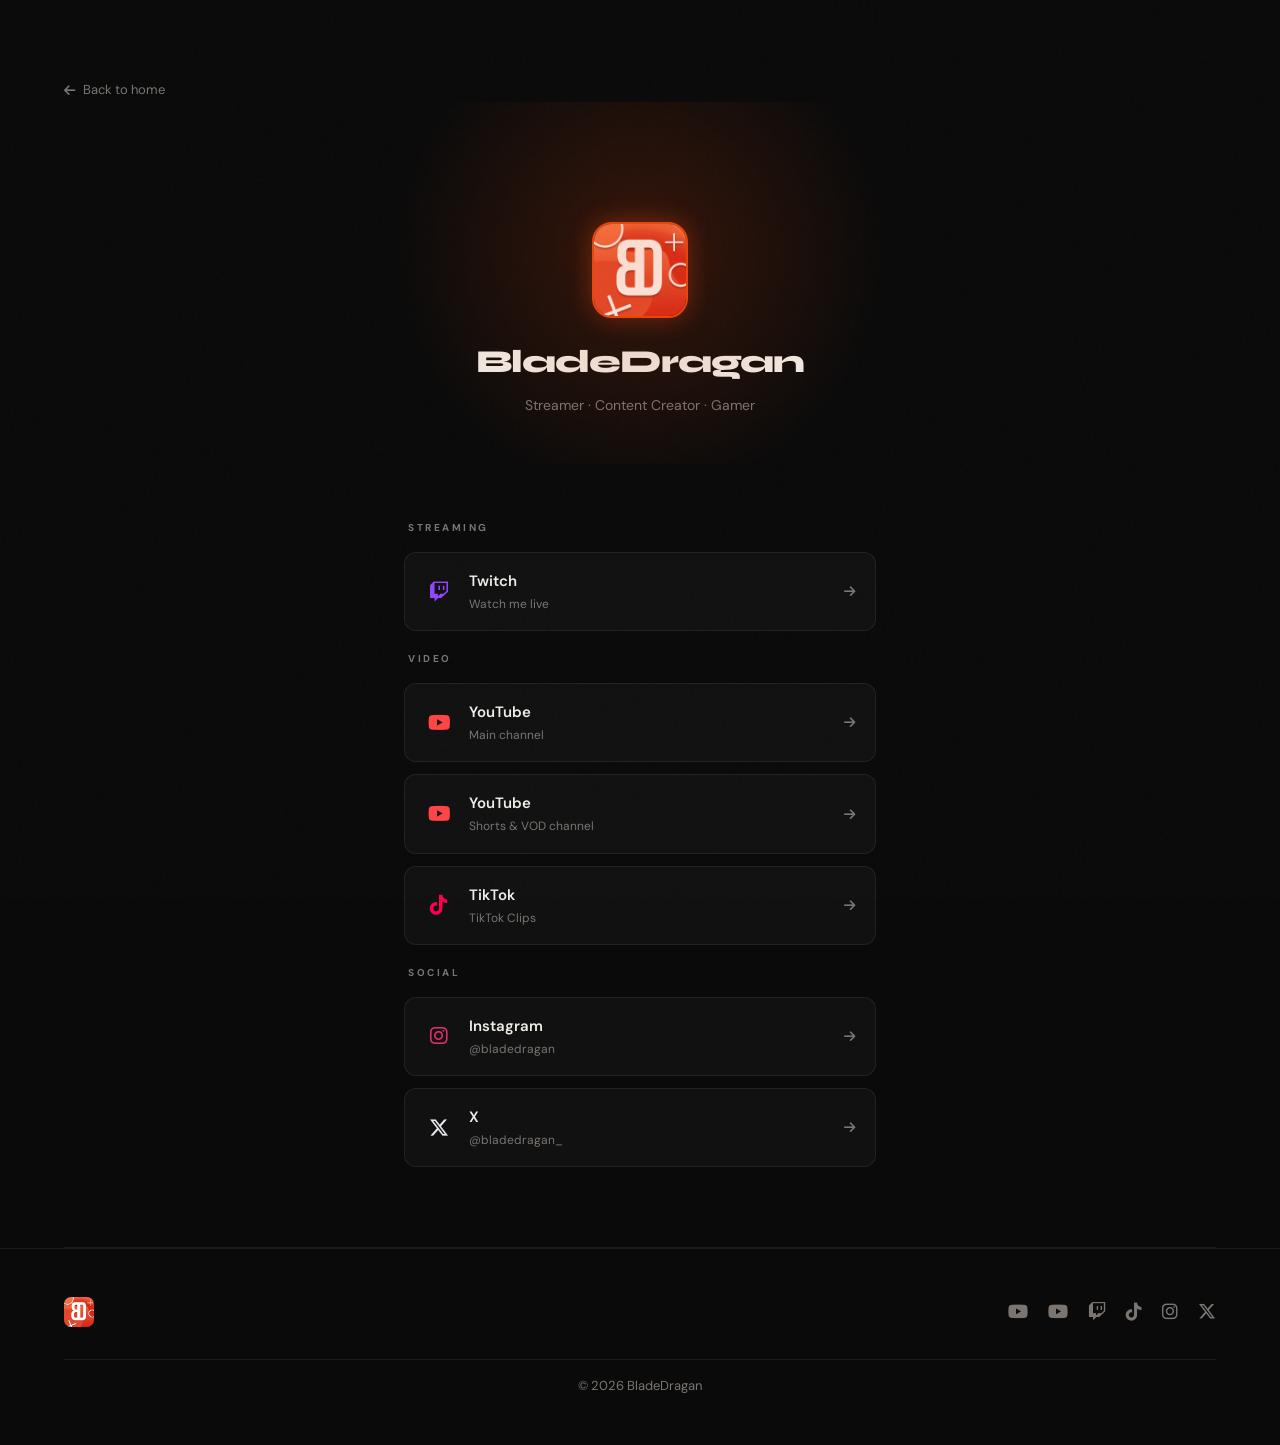
==== socials/index.html @ cbd28620 "Full Website being built" ====
<!DOCTYPE html>
<html lang="en">
<head>
    <meta charset="UTF-8">
    <meta name="viewport" content="width=device-width, initial-scale=1">
    <title>BladeDragan - Socials</title>
    <meta name="description" content="All of BladeDragan's links - socials, game trackers and more.">
    <link rel="preconnect" href = "https://fonts.googleapis.com">
    <link rel="preconnect" href = "https://fonts.gstatic.com" crossorigin>
    <link rel="stylesheet" href="https://fonts.googleapis.com/css2?family=Syne:wght@700;800&family=DM+Sans:wght@400;500;600&display=swap">
    <link rel="stylesheet" href="https://cdnjs.cloudflare.com/ajax/libs/font-awesome/6.5.0/css/all.min.css">
    <link rel="stylesheet" type="text/css" href="../stylesheet.css">
    <link rel="stylesheet" type="text/css" href="socials.css">
</head>
<body>

    <a href="../index.html" class="back-link">
        <i class="fa-solid fa-arrow-left"></i> Back to home
    </a>

    <div class="links-hero">
        <div class="links-hero-glow"></div>
        <div class="links-avatar">
            <img src="/assets/profile_picture.png" alt="BladeDragan profile picture" onerror="this.style.background='#1e1e2e';this.style.display='block';this.removeAttribute('src')">
        </div>
        <h1 class="links-name">BladeDragan</h1>
        <p class="links-bio">Streamer · Content Creator · Gamer</p>
    </div>

    <!-- Link List -->
     <div class="links-list">

        <!-- Streaming -->
         <p class="links-section-label">Streaming</p>

         <a href="https://www.twitch.tv/bladedragan" target="_blank" rel="noopener" class="link-item" style="--item-color: #9146ff;">
            <i class="fa-brands fa-twitch link-icon"></i>
            <div class="link-text">
                <div class="link-title">Twitch</div>
                <div class="link-desc">Watch me live</div>
            </div>
            <i class="fa-solid fa-arrow-right link-arrow"></i>
         </a>

         <p class="links-section-label">Video</p>

        <a href="https://www.youtube.com/@bladedragan" target="_blank" rel="noopener" class="link-item" style="--item-color: #ff4444;">
            <i class="fa-brands fa-youtube link-icon"></i>
            <div class="link-text">
                <div class="link-title">YouTube</div>
                <div class="link-desc">Main channel</div>
            </div>
            <i class="fa-solid fa-arrow-right link-arrow"></i>
         </a>

         <a href="https://www.youtube.com/@baldedragan" target="_blank" rel="noopener" class="link-item" style="--item-color: #ff4444;">
            <i class="fa-brands fa-youtube link-icon"></i>
            <div class="link-text">
                <div class="link-title">YouTube</div>
                <div class="link-desc">Shorts &amp; VOD channel</div>
            </div>
            <i class="fa-solid fa-arrow-right link-arrow"></i>
         </a>

         <a href="https://www.tiktok.com/@bladedragan" target="_blank" rel="noopener" class="link-item" style="--item-color: #ff0050;">
            <i class="fa-brands fa-tiktok link-icon"></i>
            <div class="link-text">
                <div class="link-title">TikTok</div>
                <div class="link-desc">TikTok Clips</div>
            </div>
            <i class="fa-solid fa-arrow-right link-arrow"></i>
         </a>
     

        <!-- Social -->
        <p class="links-section-label">Social</p>

            <a href="https://www.instagram.com/bladedragan" target="_blank" rel="noopener" class="link-item" style="--item-color: #e1306c;">
                <i class="fa-brands fa-instagram social-icon"></i>
                <div class="link-text">
                    <div class="link-title">Instagram</div>
                    <div class="link-desc">@bladedragan</div>
                </div>
                <i class="fa-solid fa-arrow-right link-arrow"></i>
            </a>

            <a href="https://www.x.com/bladedragan_" target="_blank" rel="noopener" class="link-item" style="--item-color: #e8e8f0;">
                <i class="fa-brands fa-x-twitter social-icon"></i>
                <div class="link-text">
                    <div class="link-title">X</div>
                    <div class="link-desc">@bladedragan_</div>
                </div>
                <i class="fa-solid fa-arrow-right link-arrow"></i>
            </a>
        </div>

      <hr class="divider">

    <!-- Footer -->

    <footer class="footer">
        <span class="footer-logo">
            <img class="nav-logo-img" src="/assets/profile_picture.png" 
            alt="BladeDragan">
        </span>
        <div class="footer-icons">
                <a href="https://www.youtube.com/@bladedragan" target="_blank" rel="noopener" aria-label="YouTube">
                    <i class="fa-brands fa-youtube"></i></a>
                <a href="https://www.youtube.com/@baldedragan" target="_blank" rel="noopener" aria-label="YouTube">
                    <i class="fa-brands fa-youtube"></i></a>
                <a href="https://www.twitch.tv/bladedragan" target="_blank" rel="noopener" aria-label="Twitch">
                    <i class="fa-brands fa-twitch"></i></a>
                <a href="https://www.tiktok.com/@bladedragan" target="_blank" rel="noopener" aria-label="TikTok">
                    <i class="fa-brands fa-tiktok"></i></a>
                <a href="https://www.instagram.com/@bladedragan" target="_blank" rel="noopener" aria-label="Instagram">
                    <i class="fa-brands fa-instagram"></i></a>
                <a href="https://www.x.com/@bladedragan_" target="_blank" rel="noopener" aria-label="X">
                    <i class="fa-brands fa-x-twitter"></i></a>
        </div>     

        <p class="footer-copy">© 2026 BladeDragan</p>
    </footer>

</body>
</html>
---- stylesheet.css ----
@charset "utf-8";

/* Design Tokens */
:root {
    --bg: #0a0a0a;
    --bg-card: #111111;
    --bg-card-2: #181818;
    --border: rgba(255,255,255,0.07);
    --accent: #e8450a;
    --accent-2: #ff6b35;
    --text: #f0ede8;
    --text-muted: #7a7570;
    --font-display: 'Syne', sans-serif;
    --font-body: 'DM Sans', sans-serif;
    --radius: 12px;
    --glow: 0 0 24px rgba(232,69,10,0.40);
}

/* Base */
*, *::before, *::after { box-sizing: border-box; margin: 0; padding: 0; }
html { scroll-behavior: smooth; overflow-x: hidden }

body {
    background: var(--bg);
    color: var(--text);
    font-family: var(--font-body);
    font-size: 16px;
    line-height: 1.6;
    overflow-x: hidden;
}

a { color: inherit; text-decoration: none; }
img { display: block; max-width: 100%; }

/* Scroll Progress Bar */
#scrollBar {
    position: fixed;
    top: 0; left: 0;
    width: 0%; height: 2px;
    background: linear-gradient(90deg, var(--accent), var(--accent2));
    z-index: 9998;
    transition: width 0.1s linear;
}

/* Noise texture overlay */

body::before {
    content: '';
    position: fixed;
    inset: 0;
    background-image: url("data:image/svg+xml,%3Csvg viewBox='0 0 256 256' xmlns='http://www.w3.org/2000/svg'%3E%3Cfilter id='noise'%3E%3CfeTurbulence type='fractalNoise' baseFrequency='0.9' numOctaves='4' stitchTiles='stitch'/%3E%3C/filter%3E%3Crect width='100%25' height='100%25' filter='url(%23noise)' opacity='0.04'/%3E%3C/svg%3E");
    pointer-events: none;
    z-index: 9999;
    opacity: 0.4;
}

/* Navigation */

.nav {
    position: fixed;
    top: 0; left: 0; right: 0;
    z-index: 1000;
    display: flex;
    align-items: center;
    justify-content: space-between;
    padding: 14px 5%;
    background: rgba(10,10,10,0.88);
    backdrop-filter: blur(16px);
    border-bottom: 1px solid var(--border);
}

.nav-logo {
    font-family: var(--font-display);
    font-size: 18px;
    font-weight: 800;
    letter-spacing: -0.5px;
    color: var(--text);
    display: flex;
    align-items: center;
    gap: 10px;
    flex-shrink: 0;
}

.nav-logo-img {
    width: 30px; height: 30px;
    border-radius: 7px;
    object-fit: cover;
    flex-shrink: 0;
}

.nav-logo span { color: var(--accent); }

.nav-links {
    display: flex;
    gap: 28px;
    list-style: none;
}

.nav-links a {
    font-size: 14px;
    font-weight: 500;
    color: var(--text-muted);
    letter-spacing: 0.3px;
    transition: color 0.2s;
}

.nav-links a:hover { color: var(--text); }

/* Live badge in Nav */
.nav-live-badge {
    display: none;
    align-items: center;
    gap: 6px;
    background: rgba(145,70,255,0.15);
    border: 1px solid rgba(145,70,255,0.4);
    border-radius: 20px;
    padding: 4px 12px;
    font-size: 12px;
    font-weight: 700;
    color: #bf94ff;
    letter-spacing: 0.5px;
    cursor: pointer;
    transition: background 0.2s;
    text-decoration: none;
}

.nav-live-badge:hover { background: rgba(145,70,255,0.28); }
.nav-live-badge.visible { display: flex; }

.live-dot {
    width: 7px; height: 7px;
    border-radius: 50%;
    background: #9146ff;
    animation: livePulse 1.4s ease-in-out infinite;
}

@keyframes livePulse {
    0%, 100% { opacity: 1; transform: scale(1); }
    50% { opacity: 0.4; transform: scale(0.7); }
}

/* Toast Notifications */
.toast {
    position: fixed;
    bottom: 24px; right: 24px;
    z-index: 5000;
    background: var(--bg-card-2, #181818);
    border: 1px solid var(--border);
    border-radius: var(--radius);
    padding: 16px 20px;
    display: flex;
    align-items: flex-start;
    gap: 14px;
    max-width: 320px;
    box-shadow: 0 8px 32px rgba(0,0,0,0.5);
    transform: translateY(120%);
    opacity: 0;
    transition: transform 0.4s cubic-bezier(0.34,1.56,0.64,1), opacity 0.4s ease;
}

.toast.show {
    transform: translateY(0);
    opacity: 1;
}

.toast-icon {
    font-size: 22px;
    flex-shrink: 0;
    margin-top: 2px;
}

.toast-body {}

.toast-title {
    font-weight: 700;
    font-size: 14px;
    margin-bottom: 3px;
}

.toast-msg {
    font-size: 13px;
    color: var(--text-muted);
    line-height: 1.4;
}

.toast-cta {
    display: inline-flex;
    align-items: center;
    gap: 6px;
    margin-top: 10px;
    padding: 7px 14px;
    border-radius: 6px;
    font-size: 12px;
    font-weight: 700;
    background: var(--toast-color, var(--accent));
    color: #fff;
    transition: filter 0.2s;
}

.toast-cta:hover { filter: brightness(1.15); }

.toast-close {
    position: absolute;
    top: 10px; right: 12px;
    background: none;
    border: none;
    color: var(--text-muted);
    font-size: 16px;
    cursor: pointer;
    line-height: 1;
    padding: 2px;
    transition: color 0.2s;
}

.toast-close:hover { color: var(--text); }

/* Hero */

.hero {
    min-height: 100vh;
    display: flex;
    align-items: center;
    padding: 120px 5% 80px;
    position: relative;
    overflow: hidden;
}

.hero-glow {
    position: absolute;
    width: 640px; height: 640px;
    border-radius: 50%;
    background: radial-gradient(circle, rgba(232,69,10,0.20) 0%, transparent 70%);
    top: -120px; right: -120px;
    pointer-events: none;
    transition: background 1s ease;
}

.hero-glow-2 {
    position: absolute;
    width: 420px; height: 420px;
    border-radius: 50%;
    background: radial-gradient(circle, rgba(255,107,53,0.10) 0%, transparent 70%);
    bottom: 0; left: 20%;
    pointer-events: none;
}

.hero-inner {
    display: flex;
    align-items: center;
    gap: 64px;
    max-width: 1100px;
    margin: 0 auto;
    width: 100%;
}

.hero-avatar {
    flex-shrink: 0;
    width: 160px; height: 160px;
    border-radius: 50%;
    border: 2px solid var(--accent);
    box-shadow: var(--glow);
    overflow: hidden;
    background: var(--bg-card);
}

.hero-avatar img {
    width: 100%; height: 100%;
    object-fit: cover;
}

.hero-text { flex: 1; }

.hero-eyebrow {
    font-size: 12px;
    font-weight: 600;
    letter-spacing: 2.5px;
    text-transform: uppercase;
    color: var(--accent);
    margin-bottom: 12px;
}

.hero-title {
    font-family: var(--font-display);
    font-size: clamp(40px, 6vw, 72px);
    font-weight: 800;
    line-height: 1.05;
    letter-spacing: -2px;
    color: var(--text);
    margin-bottom: 16px;
}

.hero-sub {
    font-size: 17px;
    color: var(--text-muted);
    max-width: 480px;
    margin-bottom: 32px;
}

.hero-ctas {
    display: flex;
    gap: 12px;
    flex-wrap: wrap;
}

.btn-carousel {
    display: inline-flex;
    align-items: center;
    gap: 10px;
    padding: 13px 26px;
    border-radius: 8px;
    font-size: 14px;
    font-weight: 600;
    cursor: pointer;
    border: none;
    color: #fff;
    background: var(--carousel-color, var(--accent));
    box-shadow: 0 0 22px var(--carousel-glow, rgba(232,69,10,0.45));
    transition: background 0.6s ease, box-shadow 0.6s ease, transform 0.2s;
    text-decoration: none;
    position: relative;
    overflow: hidden;
    min-width: 190px;
}

.btn-carousel:hover {
    transform: translateY(-2px);
    filter: brightness(1.1);
}

.btn-carousel-inner {
    display: flex;
    align-items: center;
    gap: 10px;
    transition: opacity 0.3s, transform 0.3s;
}

.btn-carousel-inner.fade-out {
    opacity: 0;
    transform: translateY(8px);
}

.btn-carousel-inner.fade-in {
    opacity: 1;
    transform: translateY(0);
}

.carousel-dots {
    display: flex;
    gap: 6px;
    align-items: center;
    margin-left: 4px;
}

.carousel-dot {
    width: 6px; height: 6px;
    border-radius: 50%;
    background: var(--text-muted);
    transition: background 0.3s, transform 0.3s;
    cursor: pointer;
}

.carousel-dot.active {
    background: var(--accent);
    transform: scale(1.4);
}

.btn {
    display: inline-flex;
    align-items: center;
    gap: 8px;
    padding: 12px 24px;
    border-radius: 8px;
    font-size: 14px;
    font-weight: 600;
    cursor: pointer;
    transition: all 0.2s;
    border: none;
}

.btn-primary {
    background: var(--accent);
    color: #fff;
    box-shadow: 0 0 20px rgba(232,69,10,0.40);
}

.btn-primary:hover {
    background: #9070ff;
    box-shadow: 0 0 28px rgba(232,69,10,0.60);
    transform: translateY(-1px);
}

.btn-outline {
    background: transparent;
    color: var(--text);
    border: 1px solid var(--border);
}

.btn-outline:hover {
    border-color: var(--accent);
    color: var(--accent);
    transform: translateY(-1px);
}

/* Section Scaffolding */

.section {
    padding: 96px 5%;
    max-width: 1100px;
    margin: 0 auto;
}

.section-label {
    font-size: 11px;
    font-weight: 700;
    letter-spacing: 3px;
    text-transform: uppercase;
    color: var(--accent);
    margin-bottom: 10px;
}

.section-title {
    font-family: var(--font-display);
    font-size: clamp(28px, 4vw, 42px);
    font-weight: 800;
    letter-spacing: -1px;
    margin-bottom: 48px;
}

/* Social cards grid */

.socials-grid {
    display: grid;
    grid-template-columns: repeat(auto-fill, minmax(220px, 1fr));
    gap: 16px;
}

.social-card {
    background: var(--bg-card);
    border: 1px solid var(--border);
    border-radius: var(--radius);
    padding: 28px 24px;
    display: flex;
    flex-direction: column;
    gap: 14px;
    transition: all 0.25s;
    cursor: pointer;
    position: relative;
    overflow: hidden;
}

.social-card::before {
    content: '';
    position: absolute;
    inset: 0;
    background: linear-gradient(135deg, var(--card-color, var(--accent)) 0%, transparent 60%);
    opacity: 0;
    transition: opacity 0.3s;
}

.social-card:hover {
    border-color: var(--card-color, var(--accent));
    transform: translateY(-3px);
    box-shadow: 0 8px 32px rgba(0,0,0,0.4);
}

.social-card:hover::before { opacity: 0.06; }

.social-icon {
    font-size: 28px;
    color: var(--card-color, var(--accent));
    position: relative;
}

.social-name {
    font-family: var(--font-display);
    font-size: 16px;
    font-weight: 700;
    position: relative;
}

.social-handle {
    font-size: 13px;
    color: var(--text-muted);
    position: relative;
}

.social-arrow {
    margin-top: auto;
    font-size: 12px;
    color: var(--text-muted);
    display: flex;
    align-items: center;
    gap: 4px;
    position: relative;
    transition: color 0.2s, gap 0.2s;
}

.social-card:hover .social-arrow {
    color: var(--card-color, var(--accent));
    gap: 8px;
}

/* Platform Colours */

.card-youtube { --card-color: #ff4444; }
.card-twitch { --card-color: #9146ff; }
.card-tiktok { --card-color: #ff0050; }
.card-instagram { --card-color: #e1306c; }
.card-x { --card-color: # ; }

/* Divider */

.divider {
    border: none;
    border-top: 1px solid var(--border);
    margin: 0 5%;
}

/* Footer */

footer {
    padding: 48px 5%;
    border-top: 1px solid var(--border);
    display: flex;
    align-items: center;
    justify-content: space-between;
    flex-wrap: wrap;
    gap: 24px;
}

.footer-logo {
    font-family: var(--font-display);
    font-size: 18px;
    font-weight: 800;
    letter-spacing: -0.5px;
}

.footer-logo-img {
    width: 28px; height: 28px;
    border-radius: 6px;
    object-fit: cover;
}

.footer-logo span { color: var(--accent); }

.footer-icons { 
    display: flex; 
    gap: 20px; 
}

.footer-icons a {
    font-size: 18px;
    color: var(--text-muted);
    transition: color 0.2s, transform 0.2s;
}

.footer-icons a:hover {
    color: var(--text);
    transform: translateY(-2px);
}

.footer-copy {
    width: 100%;
    font-size: 13px;
    color: var(--text-muted);
    text-align: center;
    padding-top: 16px;
    border-top: 1px solid var(--border);
    margin-top: 8px;
}

/* Animations */

@keyframes fadeUp {
    from { opacity: 0; transform: translateY(24px); }
    to { opacity: 1; transform: translateY(0); }
}

.fade-up {
    opacity: 0;
    animation: fadeUp 0.6s ease forwards;
}

.delay-1 { animation-delay: 0.1s; }
.delay-2 { animation-delay: 0.2s; }
.delay-3 { animation-delay: 0.3s; }
.delay-4 { animation-delay: 0.4s; }

/* Responsive */

@media (max-width: 700px) {
    .hero-inner {
        flex-direction: column;
        gap: 32px;
        text-align: center;
    }
    .hero-sub { max-width: 100%; }
    .hero-ctas { justify-content: center; }
    .nav-links{ display: none; }
    .footer {flex-direction: column; text-align: center; }
}
---- socials/socials.css ----
.links-hero {
    min-height: 40vh;
    display: flex;
    flex-direction: column;
    align-items: center;
    justify-content: flex-end;
    padding: 120px 5% 48px;
    text-align: center;
    position: relative;
    overflow: hidden;
}

.links-hero-glow {
    position: absolute;
    width: 500px; height: 500px;
    border-radius: 50%;
    background: radial-gradient(circle, rgba(232,69,10,0.20) 0%, transparent 70%);
    top: -100px; left: 50%;
    transform: translateX(-50%);
    pointer-events: none;
}

.links-avatar {
    width: 96px; height: 96px;
    border-radius: 20px;
    border: 2px solid var(--accent);
    box-shadow: var(--glow);
    overflow: hidden;
    background: var(--bg-card);
    margin-bottom: 18px;
}

.links-avatar img {
    width: 100%; height: 100%;
    object-fit: cover;
}

.links-name {
    font-family: var(--font-display);
    font-size: 32px;
    font-weight: 800;
    letter-spacing: -1px;
    margin-bottom: 6px;
}

.links-bio {
    font-size: 14px;
    color: var(--text-muted);
    max-width: 340px;
}

/* Link List */

.links-list {
    max-width: 520px;
    margin: 0 auto;
    padding: 48px 24px 80px;
    display: flex;
    flex-direction: column;
    gap: 12px;
}

.link-item {
    display: flex;
    align-items: center;
    gap: 16px;
    padding: 16px 20px;
    background: var(--bg-card);
    border: 1px solid var(--border);
    border-radius: var(--radius);
    transition: all 0.22s;
    cursor: pointer;
    position: relative;
    overflow: hidden;
}

.link-item::before {
    content: '';
    position: absolute;
    left: 0; top: 0; bottom: 0;
    width: 3px;
    background: var(--item-color, var(--accent));
    opacity: 0;
    transition: opacity 0.2s;
}

.link-item:hover {
    border-color: var(--item-color, var(--accent));
    transform: translateX(4px);
    box-shadow: 0 4px 24px rgba(0,0,0,0.3);
}
.link-item:hover::before { opacity: 1; }

.link-icon {
    font-size: 20px;
    color: var(--item-color, var(--accent));
    width: 28px;
    text-align: center;
    flex-shrink: 0;
}

.social-icon {
    font-size: 20px;
    color: var(--item-color, var(--accent));
    width: 28px;
    text-align: center;
    flex-shrink: 0;
}

.link-text { flex: 1; }

.link-title {
    font-weight: 600;
    font-size: 15px;
}

.link-desc {
    font-size: 12px;
    color: var(--text-muted);
    margin-top: 2px;
}

.link-arrow {
    color: var(--text-muted);
    font-size: 13px;
    transition: color 0.2s, transform 0.2s;
}

.link-item:hover .link-arrow {
    color: var(--item-color, var(--accent));
    transform: translateX(3px);
}

.links-section-label {
    font-size: 10px;
    font-weight: 700;
    letter-spacing: 2.5px;
    text-transform: uppercase;
    color: var(--text-muted);
    padding: 8px 4px 4px;
}

.back-link {
    display: inline-flex;
    align-items: center;
    gap: 8px;
    font-size: 13px;
    color: var(--text-muted);
    margin: 0 auto 0 5%;
    padding-top: 80px;
    transition: color 0.2s;
}

.back-link:hover { color: var(--text); }
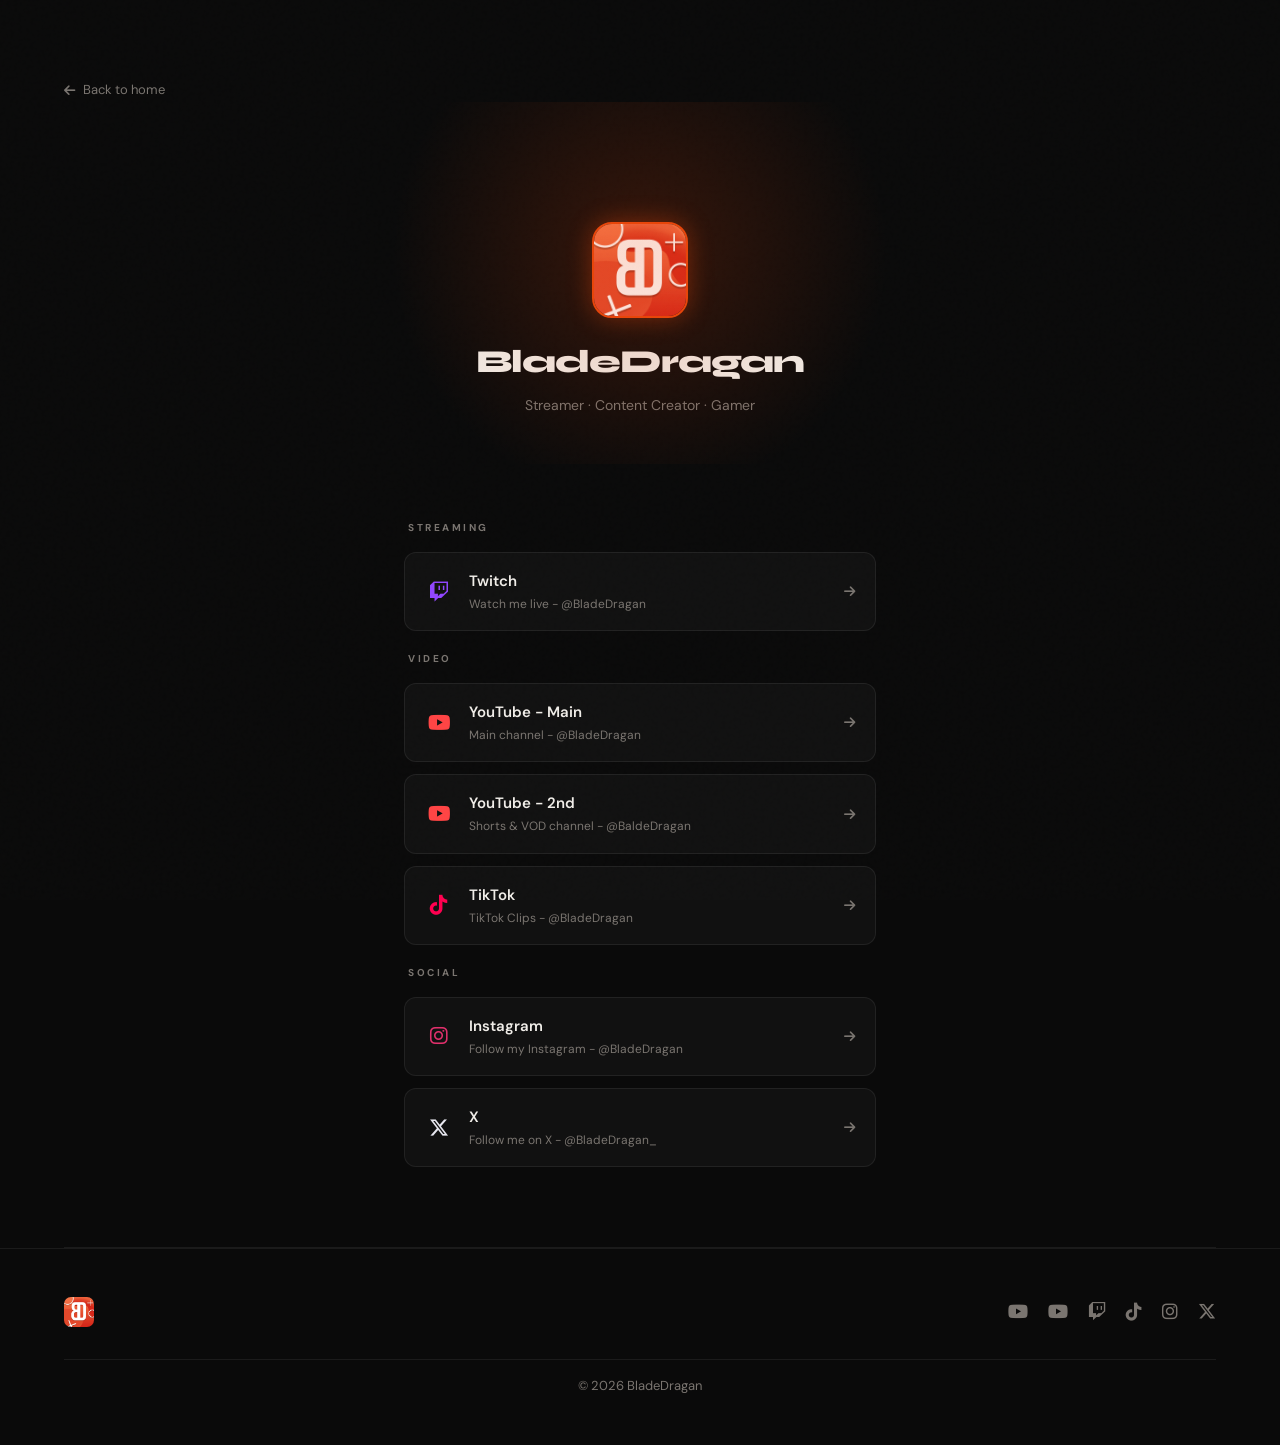
==== commit cd6ad0e7: "Fixed class names and extra design features" ====
--- a/socials/index.html
+++ b/socials/index.html
@@ -37,7 +37,7 @@
             <i class="fa-brands fa-twitch link-icon"></i>
             <div class="link-text">
                 <div class="link-title">Twitch</div>
-                <div class="link-desc">Watch me live</div>
+                <div class="link-desc">Watch me live - @BladeDragan</div>
             </div>
             <i class="fa-solid fa-arrow-right link-arrow"></i>
          </a>
@@ -47,8 +47,8 @@
         <a href="https://www.youtube.com/@bladedragan" target="_blank" rel="noopener" class="link-item" style="--item-color: #ff4444;">
             <i class="fa-brands fa-youtube link-icon"></i>
             <div class="link-text">
-                <div class="link-title">YouTube</div>
-                <div class="link-desc">Main channel</div>
+                <div class="link-title">YouTube - Main</div>
+                <div class="link-desc">Main channel - @BladeDragan</div>
             </div>
             <i class="fa-solid fa-arrow-right link-arrow"></i>
          </a>
@@ -56,8 +56,8 @@
          <a href="https://www.youtube.com/@baldedragan" target="_blank" rel="noopener" class="link-item" style="--item-color: #ff4444;">
             <i class="fa-brands fa-youtube link-icon"></i>
             <div class="link-text">
-                <div class="link-title">YouTube</div>
-                <div class="link-desc">Shorts &amp; VOD channel</div>
+                <div class="link-title">YouTube - 2nd</div>
+                <div class="link-desc">Shorts &amp; VOD channel - @BaldeDragan</div>
             </div>
             <i class="fa-solid fa-arrow-right link-arrow"></i>
          </a>
@@ -66,7 +66,7 @@
             <i class="fa-brands fa-tiktok link-icon"></i>
             <div class="link-text">
                 <div class="link-title">TikTok</div>
-                <div class="link-desc">TikTok Clips</div>
+                <div class="link-desc">TikTok Clips - @BladeDragan</div>
             </div>
             <i class="fa-solid fa-arrow-right link-arrow"></i>
          </a>
@@ -79,7 +79,7 @@
                 <i class="fa-brands fa-instagram social-icon"></i>
                 <div class="link-text">
                     <div class="link-title">Instagram</div>
-                    <div class="link-desc">@bladedragan</div>
+                    <div class="link-desc">Follow my Instagram - @BladeDragan</div>
                 </div>
                 <i class="fa-solid fa-arrow-right link-arrow"></i>
             </a>
@@ -88,7 +88,7 @@
                 <i class="fa-brands fa-x-twitter social-icon"></i>
                 <div class="link-text">
                     <div class="link-title">X</div>
-                    <div class="link-desc">@bladedragan_</div>
+                    <div class="link-desc">Follow me on X - @BladeDragan_</div>
                 </div>
                 <i class="fa-solid fa-arrow-right link-arrow"></i>
             </a>
--- a/stylesheet.css
+++ b/stylesheet.css
@@ -229,7 +229,6 @@
     position: absolute;
     width: 640px; height: 640px;
     border-radius: 50%;
-    background: radial-gradient(circle, rgba(232,69,10,0.20) 0%, transparent 70%);
     top: -120px; right: -120px;
     pointer-events: none;
     transition: background 1s ease;
@@ -283,7 +282,7 @@
     font-family: var(--font-display);
     font-size: clamp(40px, 6vw, 72px);
     font-weight: 800;
-    line-height: 1.05;
+    line-height: 1.15;
     letter-spacing: -2px;
     color: var(--text);
     margin-bottom: 16px;
@@ -301,6 +300,8 @@
     gap: 12px;
     flex-wrap: wrap;
 }
+
+/* Carousel */
 
 .btn-carousel {
     display: inline-flex;
@@ -319,12 +320,12 @@
     text-decoration: none;
     position: relative;
     overflow: hidden;
-    min-width: 190px;
+    min-width: 200px;
 }
 
 .btn-carousel:hover {
     transform: translateY(-2px);
-    filter: brightness(1.1);
+    filter: brightness(1.12);
 }
 
 .btn-carousel-inner {
@@ -332,6 +333,7 @@
     align-items: center;
     gap: 10px;
     transition: opacity 0.3s, transform 0.3s;
+    width: 100%;
 }
 
 .btn-carousel-inner.fade-out {
@@ -339,30 +341,48 @@
     transform: translateY(8px);
 }
 
-.btn-carousel-inner.fade-in {
+/* .btn-carousel-inner.fade-in {
     opacity: 1;
     transform: translateY(0);
-}
+} */
+
+/* Carousel Dots */
 
 .carousel-dots {
     display: flex;
-    gap: 6px;
-    align-items: center;
-    margin-left: 4px;
+    gap: 8px;
+    align-items: center;
 }
 
 .carousel-dot {
-    width: 6px; height: 6px;
+    width: 28px; height: 28px;
     border-radius: 50%;
-    background: var(--text-muted);
+    border: 2px solid rgba(255,255,255,0.15);
+    background: rgba(255,255,225,0.06);
+    display: flex;
+    align-items: center;
+    justify-content: center;
+    font-size: 11px;
+    color: var(--text-muted);
     transition: background 0.3s, transform 0.3s;
     cursor: pointer;
+    position: relative;
+}
+
+.carousel-dot:hover {
+    border-color: rgba(255,255,255,0.35);
+    color: var(--text);
 }
 
 .carousel-dot.active {
-    background: var(--accent);
-    transform: scale(1.4);
-}
+    background: var(--dot-color, var(--accent));
+    border-color: var(--dot-color, var(--accent));
+    color: #fff;
+    transform: scale(1.15);
+    box-shadow: 0 0 10px var(--dot-color, var(--accent));
+}
+
+/* Buttons */
 
 .btn {
     display: inline-flex;
@@ -377,18 +397,6 @@
     border: none;
 }
 
-.btn-primary {
-    background: var(--accent);
-    color: #fff;
-    box-shadow: 0 0 20px rgba(232,69,10,0.40);
-}
-
-.btn-primary:hover {
-    background: #9070ff;
-    box-shadow: 0 0 28px rgba(232,69,10,0.60);
-    transform: translateY(-1px);
-}
-
 .btn-outline {
     background: transparent;
     color: var(--text);
@@ -507,6 +515,80 @@
 .card-tiktok { --card-color: #ff0050; }
 .card-instagram { --card-color: #e1306c; }
 .card-x { --card-color: # ; }
+
+/* Rank Card */
+
+.rank-card {
+    background: var(--bg-card);
+    border: 1px solid var(--border);
+    border-radius: var(--radius);
+    padding: 28px 24px;
+    display: flex;
+    flex-direction: column;
+    gap: 12px;
+    transition: all 0.25s;
+    cursor: pointer;
+    position: relative;
+    overflow: hidden;
+}
+
+.rank-card::before {
+    content: '';
+    position: absolute;
+    inset: 0; 
+    background: linear-gradient(135deg, var(--card-color) 0%, transparent 55%);
+    opacity: 0;
+    transition: opacity 0.3s;
+}
+
+.rank-card:hover {
+    border-color: var(--card-color);
+    transform: translateY(-3px);
+    box-shadow: 0 8px 32px rgba(0,0,0,0.4);
+}
+
+.rank-card:hover::before { opacity: 0.07; }
+
+.rank-icon {
+    width: 48px; height: 48px;
+    border-radius: 10px;
+    display: flex;
+    align-items: center;
+    justify-content: center;
+    background: rgba(255,255,255,0.06);
+    border: 1px solid rgba(255,255,255,0.08);
+    position: relative;
+    flex-shrink: 0;
+}
+
+.rank-name {
+    font-family: var(--font-display);
+    font-size: 16px;
+    font-weight: 700;
+    position: relative;
+}
+
+.rank-handle {
+    font-size: 13px;
+    color: var(--text-muted);
+    position: relative;
+}
+
+.rank-arrow {
+    margin-top: auto;
+    font-size: 12px;
+    color: var(--text-muted);
+    display: flex;
+    align-items: center;
+    gap: 4px;
+    position: relative;
+    transition: color 0.2s, gap 0.2s;
+}
+
+.rank-card:hover .rank-arrow {
+    color: var(--card-color);
+    gap: 8px;
+}
 
 /* Divider */
 
--- a/socials/socials.css
+++ b/socials/socials.css
@@ -1,4 +1,4 @@
-
+@charset "utf-8";
 
 .links-hero {
     min-height: 40vh;
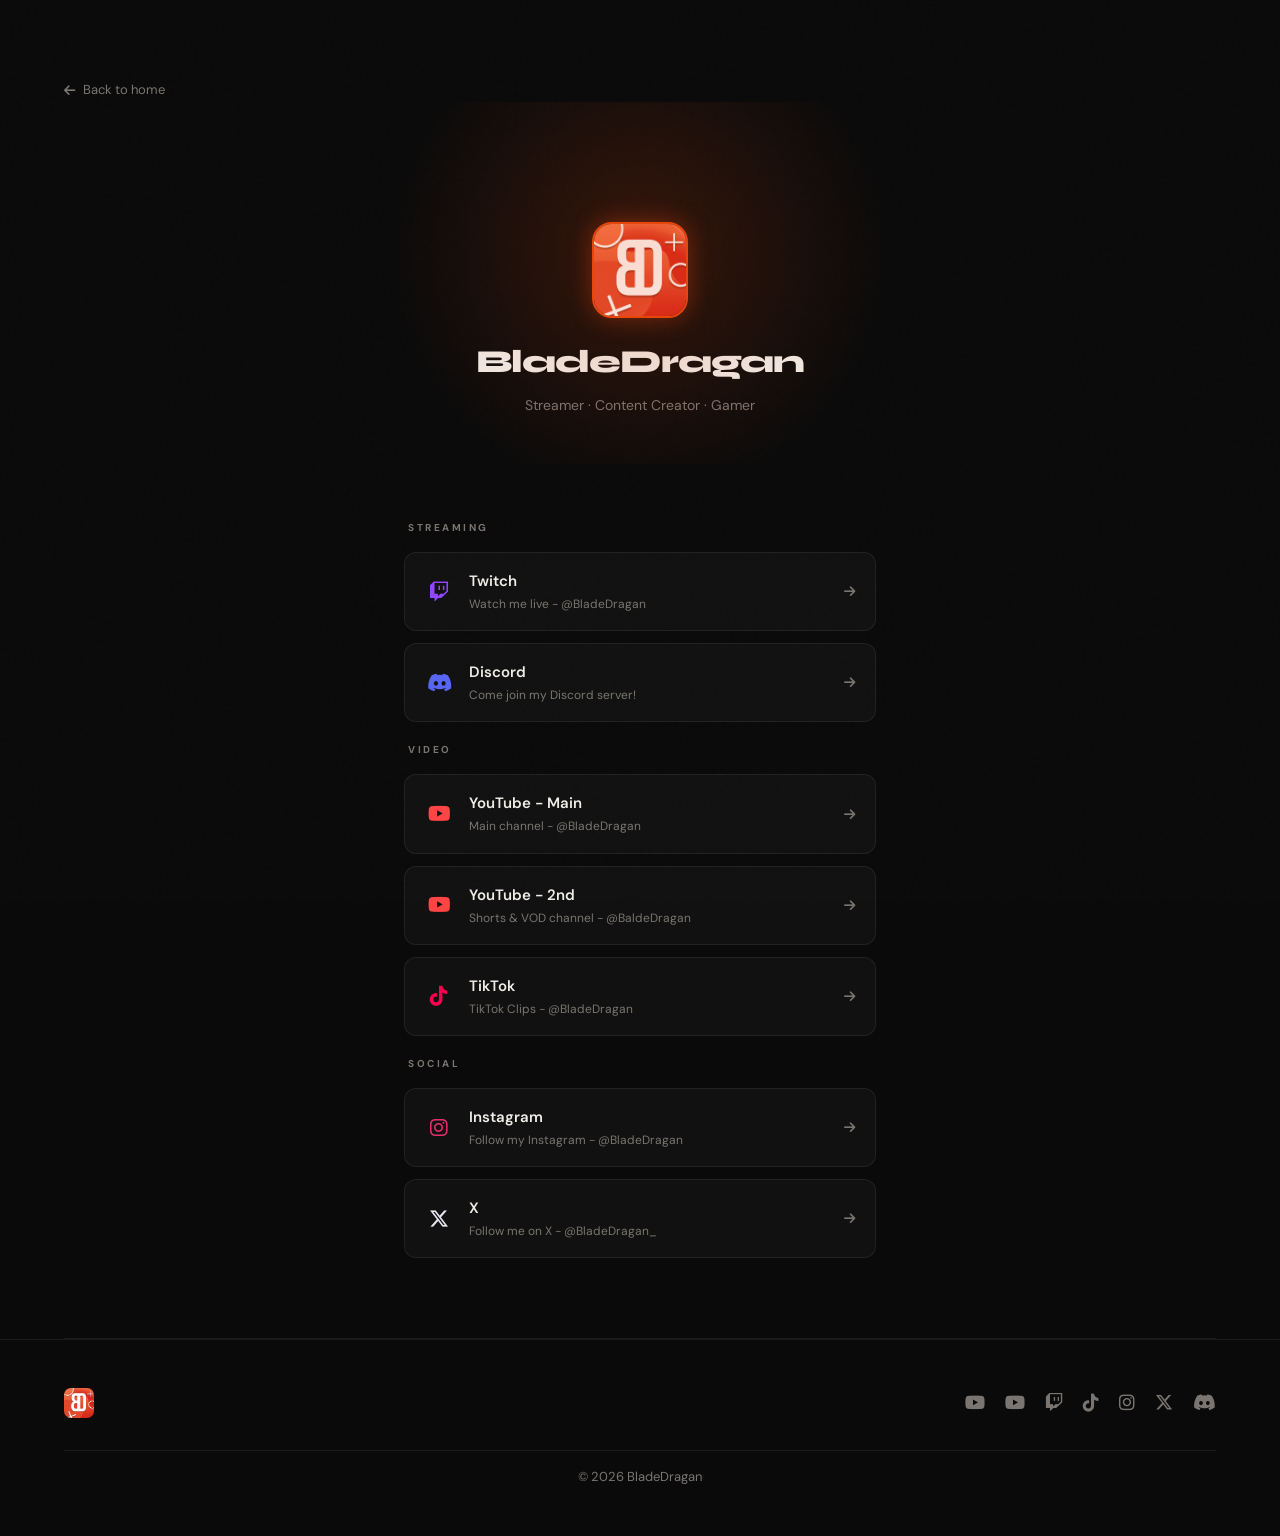
==== commit 548e9274: "Adding discord social & fixing carousel" ====
--- a/socials/index.html
+++ b/socials/index.html
@@ -38,6 +38,15 @@
             <div class="link-text">
                 <div class="link-title">Twitch</div>
                 <div class="link-desc">Watch me live - @BladeDragan</div>
+            </div>
+            <i class="fa-solid fa-arrow-right link-arrow"></i>
+         </a>
+
+         <a href="https://http://discord.gg/b923Pxet2B" target="_blank" rel="noopener" class="link-item" style="--item-color: #5865F2;">
+            <i class="fa-brands fa-discord link-icon"></i>
+            <div class="link-text">
+                <div class="link-title">Discord</div>
+                <div class="link-desc">Come join my Discord server!</div>
             </div>
             <i class="fa-solid fa-arrow-right link-arrow"></i>
          </a>
@@ -116,6 +125,8 @@
                     <i class="fa-brands fa-instagram"></i></a>
                 <a href="https://www.x.com/@bladedragan_" target="_blank" rel="noopener" aria-label="X">
                     <i class="fa-brands fa-x-twitter"></i></a>
+                <a href="https://http://discord.gg/b923Pxet2B" target="_blank" rel="noopener" aria-label="Discord">
+                    <i class="fa-brands fa-discord"></i></a>
         </div>     
 
         <p class="footer-copy">© 2026 BladeDragan</p>
--- a/stylesheet.css
+++ b/stylesheet.css
@@ -142,16 +142,17 @@
 /* Toast Notifications */
 .toast {
     position: fixed;
-    bottom: 24px; right: 24px;
+    bottom: 28px; right: 28px;
     z-index: 5000;
     background: var(--bg-card-2, #181818);
     border: 1px solid var(--border);
     border-radius: var(--radius);
-    padding: 16px 20px;
+    padding: 16px 18px;
     display: flex;
     align-items: flex-start;
-    gap: 14px;
+    gap: 12px;
     max-width: 320px;
+    width: 100%;
     box-shadow: 0 8px 32px rgba(0,0,0,0.5);
     transform: translateY(120%);
     opacity: 0;
@@ -168,8 +169,6 @@
     flex-shrink: 0;
     margin-top: 2px;
 }
-
-.toast-body {}
 
 .toast-title {
     font-weight: 700;
@@ -341,11 +340,6 @@
     transform: translateY(8px);
 }
 
-/* .btn-carousel-inner.fade-in {
-    opacity: 1;
-    transform: translateY(0);
-} */
-
 /* Carousel Dots */
 
 .carousel-dots {
@@ -367,6 +361,7 @@
     transition: background 0.3s, transform 0.3s;
     cursor: pointer;
     position: relative;
+    visibility: hidden;
 }
 
 .carousel-dot:hover {
@@ -515,6 +510,7 @@
 .card-tiktok { --card-color: #ff0050; }
 .card-instagram { --card-color: #e1306c; }
 .card-x { --card-color: # ; }
+.card-discord { --card-color: #5865F2 ;}
 
 /* Rank Card */
 
